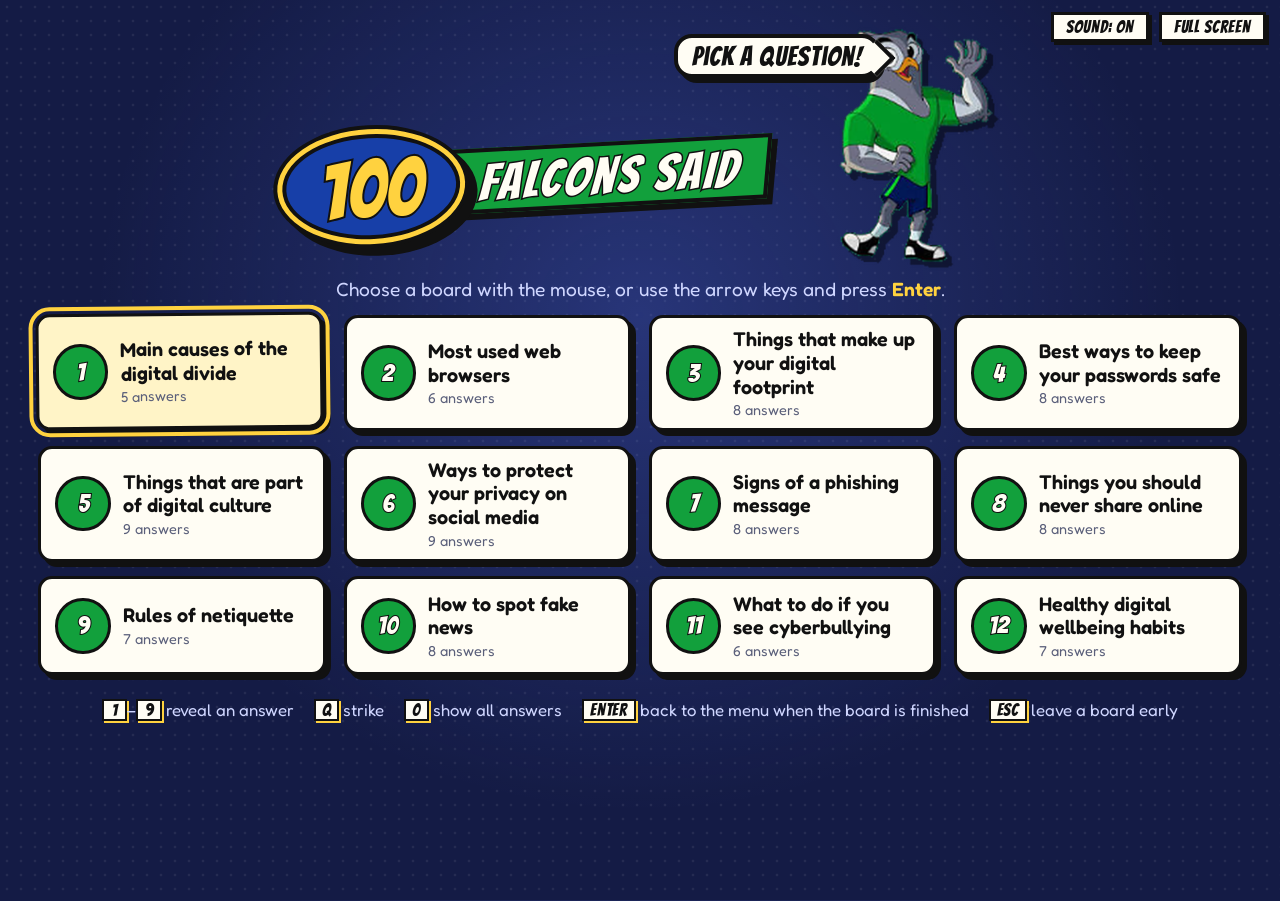
==== 100_falcons_said/index.html @ 3ca28e0d "100 falcons said" ====
<!DOCTYPE html>
<html lang="en">
<head>
    <meta charset="UTF-8">
    <meta name="viewport" content="width=device-width, initial-scale=1.0">
    <title>100 Falcons Said</title>
    <link rel="preconnect" href="https://fonts.googleapis.com">
    <link rel="preconnect" href="https://fonts.gstatic.com" crossorigin>
    <link href="https://fonts.googleapis.com/css2?family=Bangers&family=Fredoka:wght@500;600&display=swap" rel="stylesheet">
    <link rel="stylesheet" href="css/style.css">
</head>
<body>
    <!-- ================= Corner buttons ================= -->
    <div class="corner-tools">
        <button class="tool" id="muteBtn" type="button" aria-pressed="false" title="Sound on/off">Sound: on</button>
        <button class="tool" id="fullBtn" type="button" title="Full screen">Full screen</button>
    </div>

    <!-- ================= Main menu ================= -->
    <section class="screen menu" id="menu">
        <header class="menu-head">
            <div class="logo" aria-label="100 Falcons Said">
                <span class="logo-100">100</span>
                <span class="logo-words">Falcons Said</span>
            </div>
            <div class="menu-host" aria-hidden="true">
                <div class="bubble neutral show">Pick a question!</div>
                <img src="images/falcon.png" alt="">
            </div>
        </header>
        <p class="menu-hint">Choose a board with the mouse, or use the arrow keys and press <b>Enter</b>.</p>
        <div class="question-grid" id="questionGrid"></div>
        <div class="keys-help">
            <span><b>1</b>&ndash;<b>9</b> reveal an answer</span>
            <span><b>Q</b> strike</span>
            <span><b>0</b> show all answers</span>
            <span><b>Enter</b> back to the menu when the board is finished</span>
            <span><b>Esc</b> leave a board early</span>
        </div>
    </section>

    <!-- ================= Game board ================= -->
    <section class="screen game" id="game" hidden>
        <header class="game-head">
            <button class="tool back-btn" id="backBtn" type="button">&larr; Menu</button>
            <div class="logo small" aria-hidden="true">
                <span class="logo-100">100</span>
                <span class="logo-words">Falcons Said</span>
            </div>
        </header>

        <div class="stage">
            <h1 class="question" id="questionText"></h1>
            <div class="marquee">
                <div class="board" id="board"></div>
            </div>
            <div class="status">
                <div class="strikes" aria-label="Strikes">
                    <span class="status-label">Strikes</span>
                    <div class="strike-row" id="strikeRow"></div>
                </div>
                <div class="found"><span class="status-label">Found</span> <b id="foundCount">0 / 0</b></div>
            </div>
        </div>

        <div class="foot-area">
            <footer class="game-foot" id="gameFoot">
                <span><b>1</b>&ndash;<b id="maxKey">9</b> reveal</span>
                <span><b>Q</b> strike</span>
                <span><b>0</b> show all</span>
                <span><b>Esc</b> menu</span>
            </footer>
            <div class="finish-prompt" id="finishPrompt" hidden>Press <b>Enter</b> to go back to the menu</div>
        </div>
    </section>

    <!-- ================= Effects ================= -->
    <div class="big-x" id="bigX" aria-hidden="true">X</div>
    <div class="confetti" id="confetti" aria-hidden="true"></div>

    <!-- ================= The falcon host ================= -->
    <div class="falcon" id="falcon" aria-hidden="true">
        <div class="bubble" id="falconBubble"></div>
        <div class="falcon-body" id="falconBody"><img src="images/falcon.png" alt=""></div>
    </div>
    <div class="sr-only" id="announcer" role="status" aria-live="polite"></div>

    <script src="js/questions.js"></script>
    <script src="js/game.js"></script>
</body>
</html>
---- 100_falcons_said/css/style.css ----
:root {
    --page: #141b45;
    --page-2: #1d2766;
    --ink: #111111;
    --paper: #fffdf4;
    --gold: #ffd23f;
    --gold-dark: #d9a400;
    --green: #12a03c;
    --green-dark: #0b7a2c;
    --tile-a: #3d8bff;
    --tile-a2: #2160d6;
    --tile-b: #2a6ff0;
    --tile-b2: #173fa8;
    --red: #ff3b3b;
    --missed: #c9cde3;
    --title: "Bangers", Impact, "Arial Black", sans-serif;
    --text: "Fredoka", "Trebuchet MS", "Segoe UI", Arial, sans-serif;
}

* { box-sizing: border-box; }
[hidden] { display: none !important; }
html, body { height: 100%; }
body {
    margin: 0;
    overflow: hidden;
    color: var(--paper);
    font-family: var(--text);
    background-color: var(--page);
    background-image:
        radial-gradient(ellipse at 50% 35%, rgba(90, 120, 255, 0.28), transparent 60%),
        radial-gradient(rgba(255, 255, 255, 0.07) 1.5px, transparent 1.6px);
    background-size: 100% 100%, 14px 14px;
}
b { font-weight: 600; }
.sr-only { position: absolute; width: 1px; height: 1px; overflow: hidden; clip: rect(0 0 0 0); white-space: nowrap; }

/* ---------------- Shared bits ---------------- */
.tool {
    font-family: var(--title);
    font-size: 1.05rem;
    letter-spacing: 0.05em;
    color: var(--ink);
    background: var(--paper);
    border: 3px solid var(--ink);
    box-shadow: 3px 3px 0 var(--ink);
    padding: 3px 12px;
    cursor: pointer;
}
.tool:hover { background: var(--gold); }
.tool:focus-visible, .q-card:focus-visible { outline: 4px solid var(--gold); outline-offset: 3px; }
.corner-tools { position: fixed; top: 12px; right: 14px; display: flex; gap: 10px; z-index: 40; }

.logo { display: inline-flex; align-items: center; transform: rotate(-3deg); }
.logo-100 {
    font-family: var(--title);
    font-size: clamp(3.4rem, 9vh, 6.5rem);
    line-height: 1;
    color: var(--gold);
    -webkit-text-stroke: 4px var(--ink);
    paint-order: stroke fill;
    background: var(--tile-b2);
    border: 4px solid var(--ink);
    box-shadow: 0 0 0 5px var(--gold), 0 0 0 9px var(--ink), 8px 8px 0 9px var(--ink);
    border-radius: 50%;
    padding: 0.14em 0.42em 0.06em;
    position: relative;
    z-index: 1;
}
.logo-words {
    font-family: var(--title);
    font-size: clamp(2rem, 5.6vh, 3.8rem);
    letter-spacing: 0.05em;
    color: var(--paper);
    -webkit-text-stroke: 3px var(--ink);
    paint-order: stroke fill;
    background: var(--green);
    border: 4px solid var(--ink);
    box-shadow: 6px 6px 0 var(--ink);
    padding: 0.05em 0.5em 0 0.9em;
    margin-left: -0.6em;
    transform: skewX(-8deg);
}
.logo.small .logo-100 { font-size: clamp(1.7rem, 4.6vh, 2.8rem); -webkit-text-stroke: 3px var(--ink); box-shadow: 0 0 0 3px var(--gold), 0 0 0 6px var(--ink), 5px 5px 0 6px var(--ink); }
.logo.small .logo-words { font-size: clamp(1.1rem, 3vh, 1.8rem); -webkit-text-stroke: 2px var(--ink); box-shadow: 4px 4px 0 var(--ink); border-width: 3px; }

/* ---------------- Comic speech bubble ---------------- */
.bubble {
    position: absolute;
    font-family: var(--title);
    letter-spacing: 0.04em;
    line-height: 1.05;
    padding: 0.18em 0.5em 0.1em;
    border: 4px solid var(--ink);
    border-radius: 18px;
    box-shadow: 5px 5px 0 var(--ink);
    white-space: nowrap;
    opacity: 0;
    transform: scale(0.4);
    transition: opacity .14s ease, transform .22s cubic-bezier(.3, 1.6, .5, 1);
    z-index: 2;
}
.bubble.show { opacity: 1; transform: none; }
.bubble::after {
    content: "";
    position: absolute;
    width: 22px; height: 22px;
    background: inherit;
    border-right: 4px solid var(--ink);
    border-bottom: 4px solid var(--ink);
}
.bubble.neutral { background: var(--paper); color: var(--ink); }
.bubble.yes { background: var(--green); color: var(--paper); -webkit-text-stroke: 2px var(--ink); paint-order: stroke fill; }
.bubble.no { background: var(--red); color: var(--paper); -webkit-text-stroke: 2px var(--ink); paint-order: stroke fill; }
.bubble.short { font-size: clamp(2.4rem, 7vh, 4.4rem); }
.bubble.long { font-size: clamp(1.25rem, 3.4vh, 2.1rem); white-space: normal; width: max-content; max-width: 15em; }
.bubble.tail-down::after  { left: 26px;  bottom: -14px; transform: rotate(45deg); }
.bubble.tail-right::after { right: -14px; top: calc(50% - 11px); transform: rotate(-45deg); }
.bubble.tail-left::after  { left: -14px;  top: calc(50% - 11px); transform: rotate(135deg); }

/* ---------------- Main menu ---------------- */
.screen { height: 100vh; }
.menu {
    display: flex;
    flex-direction: column;
    align-items: center;
    padding: 18px clamp(16px, 3vw, 40px) 14px;
    overflow-y: auto;
}
.menu-head {
    display: flex;
    align-items: flex-end;
    justify-content: center;
    gap: clamp(20px, 5vw, 80px);
    width: 100%;
    margin-top: 6px;
}
.menu-head .logo { margin-bottom: 4vh; }
.menu-host { position: relative; height: clamp(150px, 27vh, 260px); flex: none; }
.menu-host img {
    height: 100%;
    display: block;
    filter: drop-shadow(6px 6px 0 rgba(0, 0, 0, 0.45));
    animation: bob 2.4s ease-in-out infinite;
    transform-origin: bottom center;
}
.menu-host .bubble { font-size: clamp(1.2rem, 3vh, 1.8rem); right: 72%; top: 4%; }
.menu-host .bubble::after { right: -14px; top: calc(50% - 11px); transform: rotate(-45deg); }
@keyframes bob { 50% { transform: translateY(-6px) rotate(1.5deg); } }

.menu-hint { margin: 10px 0 14px; color: #cfd6ff; font-size: clamp(1rem, 2.2vh, 1.2rem); text-align: center; }
.menu-hint b { color: var(--gold); }
.question-grid {
    display: grid;
    grid-template-columns: repeat(4, minmax(0, 1fr));
    gap: clamp(10px, 1.6vh, 18px) clamp(10px, 1.4vw, 20px);
    width: min(1500px, 100%);
}
.q-card {
    display: flex;
    align-items: center;
    gap: 12px;
    text-align: left;
    min-height: clamp(70px, 11vh, 110px);
    padding: 10px 14px;
    background: var(--paper);
    color: var(--ink);
    border: 3px solid var(--ink);
    border-radius: 14px;
    box-shadow: 5px 5px 0 var(--ink);
    cursor: pointer;
    font-family: var(--text);
    transition: transform .12s ease, box-shadow .12s ease, background .12s ease;
}
.q-card:hover, .q-card:focus-visible { transform: translate(-2px, -2px) rotate(-0.6deg); box-shadow: 7px 7px 0 var(--ink); background: #fff4c7; }
.q-num {
    flex: none;
    width: 2.2em; height: 2.2em;
    display: grid;
    place-items: center;
    font-family: var(--title);
    font-size: clamp(1.3rem, 2.8vh, 1.7rem);
    color: var(--paper);
    -webkit-text-stroke: 2px var(--ink);
    paint-order: stroke fill;
    background: var(--green);
    border: 3px solid var(--ink);
    border-radius: 50%;
}
.q-text { display: flex; flex-direction: column; gap: 2px; }
.q-title { font-weight: 600; font-size: clamp(1rem, 2.2vh, 1.25rem); line-height: 1.2; }
.q-meta { font-size: 0.9rem; color: #5a5f7a; }

.keys-help {
    display: flex;
    flex-wrap: wrap;
    justify-content: center;
    gap: 8px 20px;
    margin-top: clamp(14px, 2.6vh, 26px);
    color: #cfd6ff;
    font-size: clamp(0.9rem, 2vh, 1.05rem);
}
.keys-help b, .game-foot b, .finish-prompt b {
    display: inline-block;
    min-width: 1.5em;
    text-align: center;
    font-family: var(--title);
    font-weight: normal;
    letter-spacing: 0.04em;
    color: var(--ink);
    background: var(--paper);
    border: 2px solid var(--ink);
    box-shadow: 2px 2px 0 var(--gold);
    padding: 0 6px;
}

/* ---------------- Game screen ---------------- */
.game { display: flex; flex-direction: column; padding: 12px clamp(14px, 2.4vw, 36px) 10px; }
.game-head { display: flex; align-items: center; justify-content: center; position: relative; min-height: 64px; }
.game-head .back-btn { position: absolute; left: 0; top: 4px; }
.stage { flex: 1; min-height: 0; display: flex; flex-direction: column; align-items: center; width: min(1500px, 100%); margin: 0 auto; }
.question {
    margin: 12px 0 16px;
    max-width: 100%;
    text-align: center;
    font-family: var(--title);
    font-weight: normal;
    font-size: clamp(1.9rem, 5.8vh, 3.6rem);
    letter-spacing: 0.04em;
    line-height: 1.05;
    color: var(--ink);
    background: var(--gold);
    border: 4px solid var(--ink);
    box-shadow: 7px 7px 0 var(--ink);
    padding: 0.16em 0.7em 0.08em;
    transform: rotate(-1deg);
}

/* marquee frame with chasing lights */
.marquee {
    flex: 1;
    min-height: 0;
    width: 100%;
    padding: 20px;
    border: 4px solid var(--ink);
    border-radius: 26px;
    box-shadow: 8px 8px 0 var(--ink);
    background:
        radial-gradient(circle, #fff9d0 0 3.5px, #ffcf3a 4.5px, rgba(0, 0, 0, 0) 6px) 0 0 / 22px 22px,
        linear-gradient(180deg, #e2a500, #b87d00);
    animation: chase .5s steps(1) infinite;
    container-type: size;
}
@keyframes chase { 50% { background-position: 11px 11px, 0 0; } }
.board {
    --gap: clamp(8px, 1.4vh, 16px);
    --rows: 2;
    height: 100%;
    display: flex;
    flex-wrap: wrap;
    justify-content: center;
    align-content: center;
    gap: var(--gap);
    padding: var(--gap);
    background: #0d1336;
    border: 4px solid var(--ink);
    border-radius: 14px;
}
.tile {
    width: calc((100% - 3 * var(--gap)) / 4);
    height: 18vh;
    height: min(34vh, calc((100cqh - 16px - (var(--rows) + 1) * var(--gap)) / var(--rows)));
    perspective: 900px;
    animation: tile-in .45s cubic-bezier(.3, 1.5, .5, 1) backwards;
}
@keyframes tile-in { from { transform: scale(0.3) rotate(-6deg); opacity: 0; } }
.tile-inner {
    position: relative;
    width: 100%;
    height: 100%;
    transform-style: preserve-3d;
    transition: transform .7s cubic-bezier(.3, 1.35, .5, 1);
}
.tile.open .tile-inner { transform: rotateX(-180deg); }
.face {
    position: absolute;
    inset: 0;
    display: flex;
    align-items: center;
    justify-content: center;
    border: 4px solid var(--ink);
    border-radius: 14px;
    box-shadow: 5px 5px 0 var(--ink);
    backface-visibility: hidden;
    -webkit-backface-visibility: hidden;
}
.front { background: linear-gradient(180deg, var(--tile-a), var(--tile-a2)); }
.tile:nth-child(even) .front { background: linear-gradient(180deg, var(--tile-b), var(--tile-b2)); }
.front .big-num {
    font-family: var(--title);
    font-size: clamp(2.6rem, 10cqh, 6rem);
    line-height: 1;
    color: var(--paper);
    -webkit-text-stroke: 4px var(--ink);
    paint-order: stroke fill;
    text-shadow: 4px 4px 0 rgba(0, 0, 0, 0.35);
}
.front::before {
    content: "";
    position: absolute;
    inset: 6px 6px auto 6px;
    height: 38%;
    border-radius: 10px 10px 40% 40%;
    background: linear-gradient(180deg, rgba(255, 255, 255, 0.28), rgba(255, 255, 255, 0));
    pointer-events: none;
}
.back {
    transform: rotateX(180deg);
    justify-content: flex-start;
    gap: clamp(8px, 1vw, 16px);
    padding: 8px clamp(10px, 1.2vw, 18px);
    background: var(--paper);
    color: var(--ink);
}
.back .small-num {
    flex: none;
    width: clamp(36px, 5.6vh, 54px);
    height: clamp(36px, 5.6vh, 54px);
    display: grid;
    place-items: center;
    font-family: var(--title);
    font-size: clamp(1.4rem, 3.6vh, 2.2rem);
    color: var(--paper);
    -webkit-text-stroke: 2px var(--ink);
    paint-order: stroke fill;
    background: var(--green);
    border: 3px solid var(--ink);
    border-radius: 50%;
}
.back .answer {
    flex: 1;
    min-width: 0;
    font-weight: 600;
    font-size: clamp(1.05rem, min(2.1vw, 3.6vh), 2.1rem);
    line-height: 1.12;
    overflow-wrap: normal;
}
.tile.found .back { background: #e9ffe9; box-shadow: 5px 5px 0 var(--ink), inset 0 0 0 4px var(--green); }
.tile.shown .back { background: var(--missed); }
.tile.shown .back .small-num { background: #7d84a8; }
.tile.shown .back .answer { color: #3a3f5c; }
.tile.nudge { animation: nudge .35s ease; }
@keyframes nudge { 25% { transform: rotate(-3deg); } 75% { transform: rotate(3deg); } }

/* strikes + found counter */
.status {
    display: flex;
    justify-content: space-between;
    align-items: center;
    gap: 20px;
    width: 100%;
    margin-top: 12px;
    min-height: clamp(48px, 8vh, 72px);
}
.status-label { font-family: var(--title); letter-spacing: 0.06em; font-size: clamp(1.2rem, 3vh, 1.7rem); color: #cfd6ff; }
.strikes { display: flex; align-items: center; gap: 14px; }
.strike-row { display: flex; gap: 8px; }
.strike {
    width: clamp(38px, 6.4vh, 58px);
    height: clamp(38px, 6.4vh, 58px);
    display: grid;
    place-items: center;
    border: 3px dashed rgba(255, 255, 255, 0.22);
    border-radius: 10px;
    font-family: var(--title);
    font-size: clamp(2rem, 5.4vh, 3.2rem);
    line-height: 1;
    color: transparent;
}
.strike.on {
    border: 3px solid var(--ink);
    background: #2a0f16;
    color: var(--red);
    -webkit-text-stroke: 2.5px var(--ink);
    paint-order: stroke fill;
    box-shadow: 3px 3px 0 var(--ink);
    animation: stamp .35s cubic-bezier(.3, 1.6, .5, 1);
}
@keyframes stamp { from { transform: scale(2.2) rotate(-12deg); opacity: 0; } }
.found b { font-family: var(--title); font-weight: normal; font-size: clamp(1.5rem, 3.8vh, 2.2rem); letter-spacing: 0.04em; color: var(--gold); -webkit-text-stroke: 1.5px var(--ink); paint-order: stroke fill; margin-left: 8px; }

.foot-area { min-height: clamp(48px, 7.4vh, 64px); display: grid; place-items: center; margin-top: 8px; }
.game-foot {
    display: flex;
    justify-content: center;
    flex-wrap: wrap;
    gap: 6px 22px;
    color: #cfd6ff;
    font-size: clamp(0.85rem, 1.9vh, 1rem);
}
.finish-prompt {
    position: relative;
    z-index: 45;
    font-family: var(--title);
    font-size: clamp(1.3rem, 3.4vh, 2rem);
    letter-spacing: 0.05em;
    color: var(--ink);
    background: var(--gold);
    border: 4px solid var(--ink);
    box-shadow: 6px 6px 0 var(--ink);
    padding: 4px 22px 2px;
    animation: prompt-in .4s cubic-bezier(.3, 1.6, .5, 1), pulse 1.6s ease-in-out .4s infinite;
}
.finish-prompt b { box-shadow: 2px 2px 0 var(--ink); }
@keyframes prompt-in { from { transform: translateY(60%) scale(0.6); opacity: 0; } }
@keyframes pulse { 50% { transform: scale(1.04); } }

/* ---------------- Big strike X ---------------- */
.big-x {
    position: fixed;
    inset: 0;
    display: grid;
    place-items: center;
    z-index: 60;
    pointer-events: none;
    font-family: var(--title);
    font-size: min(70vh, 60vw);
    line-height: 1;
    color: var(--red);
    -webkit-text-stroke: 12px var(--ink);
    paint-order: stroke fill;
    text-shadow: 14px 14px 0 rgba(0, 0, 0, 0.5);
    opacity: 0;
    visibility: hidden;
}
.big-x.show { visibility: visible; animation: big-x 1s ease forwards; }
@keyframes big-x {
    0%   { opacity: 0; transform: scale(1.8) rotate(-10deg); }
    18%  { opacity: 1; transform: scale(1) rotate(0); }
    70%  { opacity: 1; transform: scale(1); }
    100% { opacity: 0; transform: scale(0.9); }
}

/* ---------------- Confetti ---------------- */
.confetti { position: fixed; inset: 0; pointer-events: none; overflow: hidden; z-index: 55; }
.confetti i {
    position: absolute;
    top: -30px;
    width: 12px;
    height: 18px;
    border: 2px solid var(--ink);
    animation: fall linear forwards;
}
@keyframes fall { to { transform: translate(var(--dx), 112vh) rotate(var(--rot)); } }

/* ---------------- The falcon host ---------------- */
.falcon {
    --fh: min(56vh, 520px);
    position: fixed;
    z-index: 50;
    height: var(--fh);
    width: calc(var(--fh) * 0.676);
    pointer-events: none;
    visibility: hidden;
}
.falcon.active { visibility: visible; }
.falcon-body { width: 100%; height: 100%; transform-origin: 50% 100%; }
.falcon-body img { width: 100%; height: 100%; display: block; filter: drop-shadow(6px 6px 0 rgba(0, 0, 0, 0.45)); }

.falcon[data-mode="enter"]       { left: 3vw; bottom: 0; }
.falcon[data-mode="peek-right"]  { --fh: min(44vh, 420px); right: 0; bottom: 6vh; }
.falcon[data-mode="peek-left"]   { --fh: min(44vh, 420px); left: 0; bottom: 6vh; }
.falcon[data-mode="peek-bottom"] { --fh: min(48vh, 440px); bottom: 0; }

.falcon[data-mode="peek-right"] .falcon-body { transform: rotate(-14deg) scaleX(-1); }
.falcon[data-mode="peek-left"] .falcon-body  { transform: rotate(14deg); }
.falcon[data-mode="peek-bottom"] .falcon-body { transform: rotate(-4deg); }

.falcon[data-mode="enter"] .bubble       { left: 70%; top: -4%; }
.falcon[data-mode="peek-right"] .bubble  { right: 86%; top: 2%; }
.falcon[data-mode="peek-left"] .bubble   { left: 88%; top: 2%; }
.falcon[data-mode="peek-bottom"] .bubble { left: 82%; top: 4%; }

@media (max-width: 900px) {
    .question-grid { grid-template-columns: repeat(2, minmax(0, 1fr)); }
    .menu-host { display: none; }
    body { overflow: auto; }
}
@media (prefers-reduced-motion: reduce) {
    .marquee, .menu-host img, .finish-prompt, .tile { animation: none; }
    .tile-inner { transition-duration: .2s; }
}
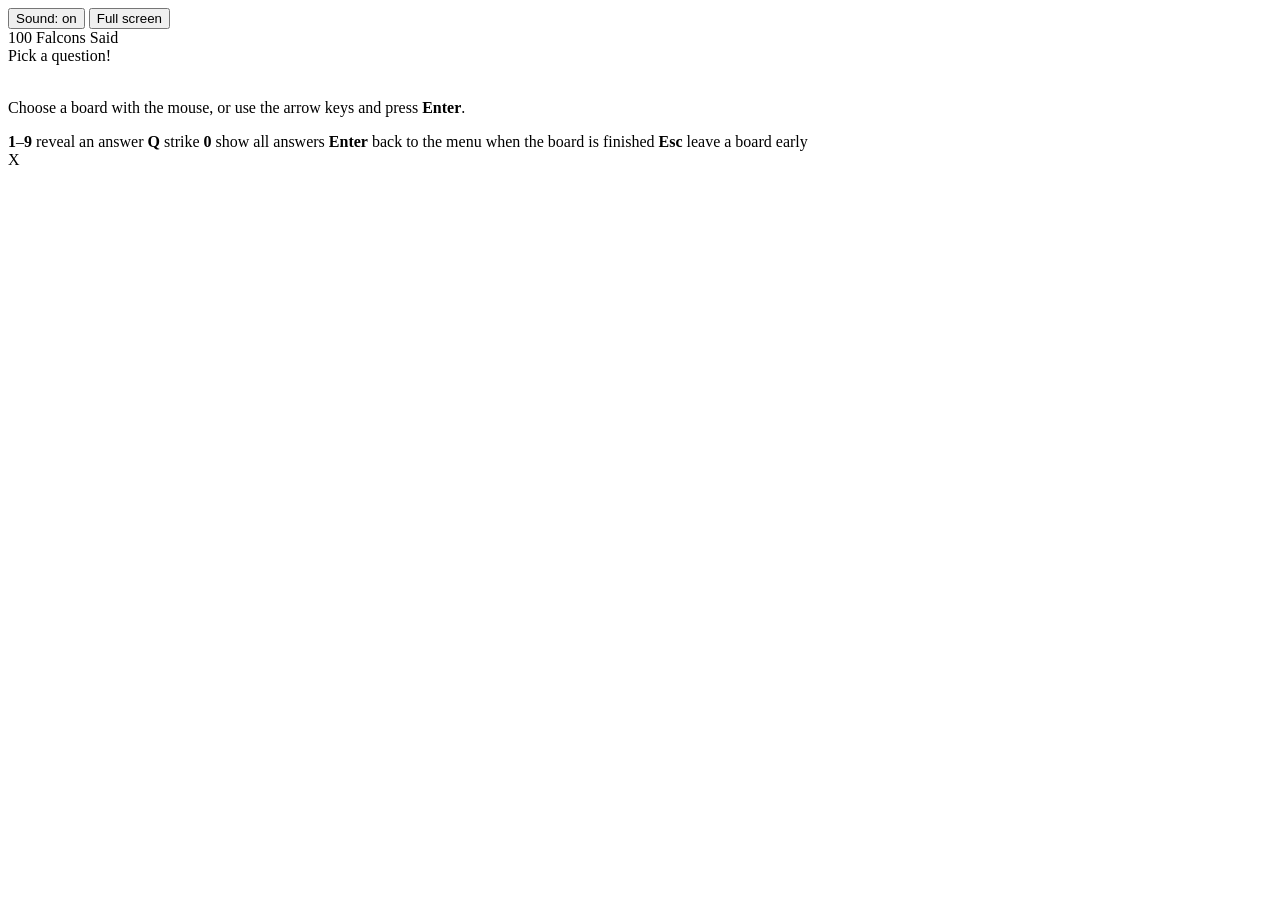
==== commit 73875a94: "Fix" ====
--- a/100_falcons_said/index.html
+++ b/100_falcons_said/index.html
@@ -7,7 +7,7 @@
     <link rel="preconnect" href="https://fonts.googleapis.com">
     <link rel="preconnect" href="https://fonts.gstatic.com" crossorigin>
     <link href="https://fonts.googleapis.com/css2?family=Bangers&family=Fredoka:wght@500;600&display=swap" rel="stylesheet">
-    <link rel="stylesheet" href="css/style.css">
+    <link rel="stylesheet" href="100_falcons_said/css/style.css">
 </head>
 <body>
     <!-- ================= Corner buttons ================= -->
@@ -25,7 +25,7 @@
             </div>
             <div class="menu-host" aria-hidden="true">
                 <div class="bubble neutral show">Pick a question!</div>
-                <img src="images/falcon.png" alt="">
+                <img src="100_falcons_said/images/falcon.png" alt="">
             </div>
         </header>
         <p class="menu-hint">Choose a board with the mouse, or use the arrow keys and press <b>Enter</b>.</p>
@@ -81,11 +81,11 @@
     <!-- ================= The falcon host ================= -->
     <div class="falcon" id="falcon" aria-hidden="true">
         <div class="bubble" id="falconBubble"></div>
-        <div class="falcon-body" id="falconBody"><img src="images/falcon.png" alt=""></div>
+        <div class="falcon-body" id="falconBody"><img src="100_falcons_said/images/falcon.png" alt=""></div>
     </div>
     <div class="sr-only" id="announcer" role="status" aria-live="polite"></div>
 
-    <script src="js/questions.js"></script>
-    <script src="js/game.js"></script>
+    <script src="100_falcons_said/js/questions.js"></script>
+    <script src="100_falcons_said/js/game.js"></script>
 </body>
 </html>
